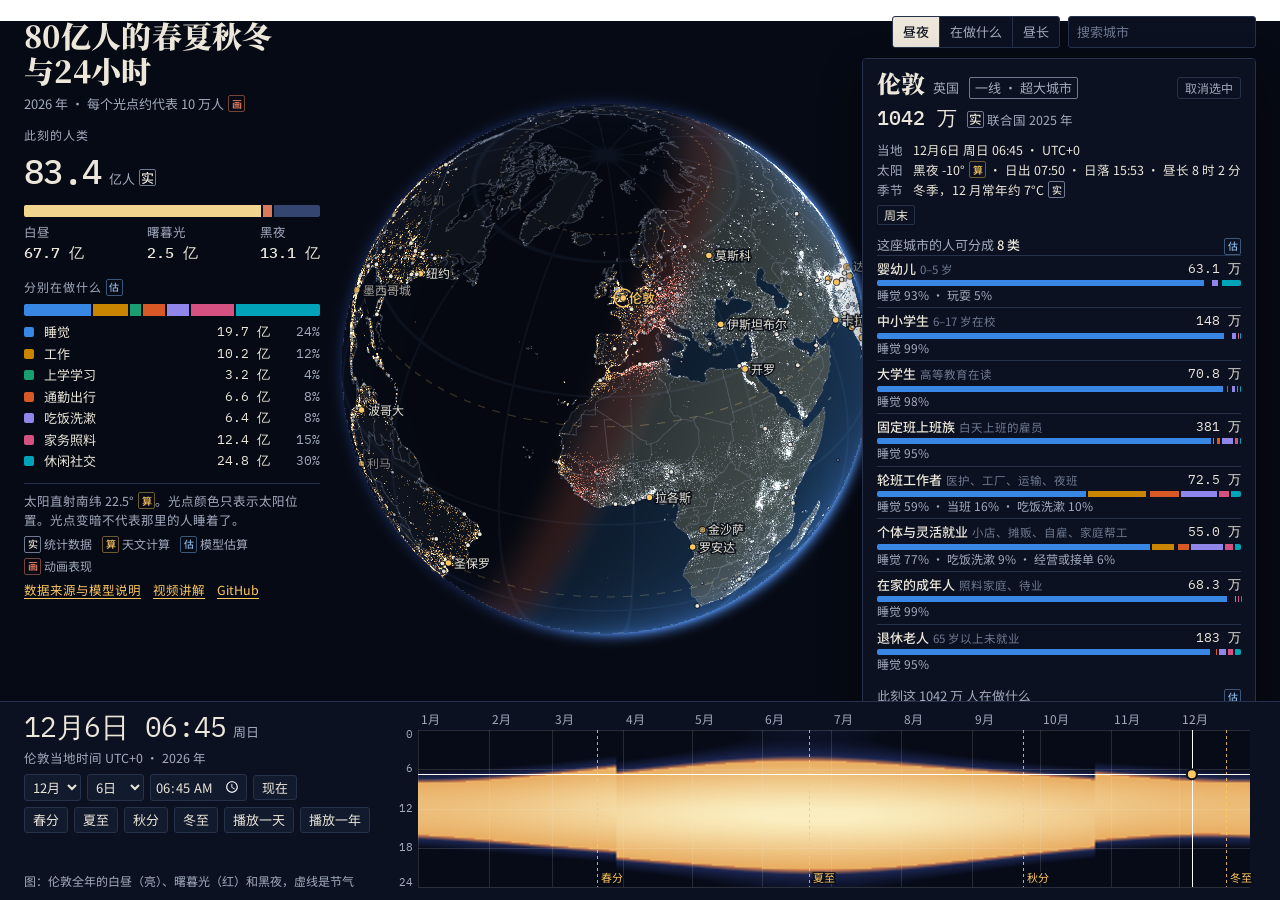
==== index.html @ 1bba8fa2 "发布《80亿人的春夏秋冬与24小时》 可拖动的地球仪：选日期和时刻，看 441 座城市的人此刻分成几类、各在做什么。 包含网页、讲解视频、离线版和数据处理脚本。  Co-Authored-By: Cl" ====
<!doctype html>
<html lang="zh-CN">
<head>
<meta charset="utf-8">
<meta name="viewport" content="width=device-width,initial-scale=1">
<title>80亿人的春夏秋冬与24小时</title>
<meta name="description" content="一颗可以拖动的地球仪：选一个日期和时刻，看全世界 441 座城市的人此刻分成几类、各在做什么。数据、天文计算、模型估算和动画分开标注。">
<meta property="og:title" content="80亿人的春夏秋冬与24小时">
<meta property="og:description" content="选一个日期和时刻，看全世界 441 座城市的人此刻分成几类、各在做什么。">
<meta property="og:type" content="website">
<meta property="og:url" content="https://wanglu2016.github.io/80yi-chunxiaqiudong/">
<meta property="og:image" content="https://wanglu2016.github.io/80yi-chunxiaqiudong/assets/og.jpg">
<meta name="twitter:card" content="summary_large_image">
<meta name="theme-color" content="#060a14">
<link rel="icon" href="assets/favicon.svg" type="image/svg+xml">
<link rel="stylesheet" href="assets/fonts.css">
<link rel="stylesheet" href="assets/style.css">
</head>
<body>
<div id="app">
  <div id="stage">
    <canvas id="gl" aria-hidden="true"></canvas>
    <canvas id="ov" role="img" aria-label="可拖动的地球仪。光点代表人口分布，亮面是此刻的白昼。把光标移到城市上查看详情，也可以用城市搜索框。"></canvas>
    <p id="nogl" hidden>这台设备无法显示三维地球。下面的时间控件、城市搜索和数据卡片仍然可以使用。</p>
  </div>
  <header id="head">
    <h1>80亿人的春夏秋冬<br>与24小时</h1>
    <p>2026 年 · 每个光点约代表 10 万人<span class="tag" data-k="画" title="光点位置按人口格网和城市人口分配，在格网内随机散布">画</span></p>
  </header>
  <section id="now" aria-label="此刻的人类"></section>
  <div id="top">
    <div id="modes" role="group" aria-label="地球仪主题">
      <button id="mDay" type="button" aria-pressed="true">昼夜</button>
      <button id="mAct" type="button" aria-pressed="false">在做什么</button>
      <button id="mLen" type="button" aria-pressed="false">昼长</button>
    </div>
    <input id="q" list="cityList" type="search" placeholder="搜索城市" aria-label="搜索城市" autocomplete="off">
    <datalist id="cityList"></datalist>
  </div>
  <aside id="card" aria-label="城市详情">
    <div id="cHint" hidden><h2>把光标移到城市上</h2><p>可以看到这座城市的人此刻分成几类，各在做什么。点一下可以固定卡片，时间轴也会换成当地时间。</p><div id="cQuick" class="ctl"></div></div>
    <div id="cBody">
    <div id="cHead"></div>
    <div class="sect" id="gTitle"></div>
    <div id="cGroups"></div>
    <div class="sect"><span id="cTitle"></span><span class="tag" data-k="估" title="由人群结构和作息模型估算，不是实测">估</span></div>
    <div class="bar" id="cBar" role="img" aria-label="城市活动比例"></div>
    <div class="rows" id="cRows"></div>
    <div class="sect"><span>这一天的节奏 <b id="ribDay"></b></span><span>当地时间</span></div>
    <div id="ribbonW"><canvas id="ribbon" role="img" aria-label="这座城市一天 24 小时的活动比例堆叠图"></canvas>
      <div id="ribAxis"><span>0</span><span>6</span><span>12</span><span>18</span><span>24 时</span></div>
      <div id="ribTip"></div></div>
    </div>
  </aside>
  <footer id="dock">
    <div id="when">
      <div id="clock"></div>
      <div id="zoneL"></div>
      <div class="ctl">
        <select id="sMonth" aria-label="月"></select>
        <select id="sDay" aria-label="日"></select>
        <input id="sTime" type="time" step="300" aria-label="时间">
        <button id="bNow" type="button">现在</button>
      </div>
      <div class="ctl" role="group" aria-label="季节和播放">
        <button id="j0" type="button">春分</button><button id="j1" type="button">夏至</button><button id="j2" type="button">秋分</button><button id="j3" type="button">冬至</button>
        <button id="pDay" type="button" aria-pressed="false">播放一天</button><button id="pYear" type="button" aria-pressed="false">播放一年</button>
      </div>
      <div id="chartCap"></div>
    </div>
    <div id="chartW"><canvas id="chart" tabindex="0" role="slider" aria-label="日期和时间。方向键左右改日期，上下改时间。" aria-valuetext=""></canvas><div id="chartTip" hidden></div></div>
  </footer>
  <dialog id="notes" aria-label="数据说明"></dialog>
</div>
<template id="notesT"><button id="closeNotes" type="button">关闭</button>
<div class="nw">
<h2>这张地球仪里，什么是真的，什么是估的</h2>
<p>页面里每个数字旁边都有一个小标记。同一屏里混着四种东西，读的时候要分开看。</p>
<div class="tw"><table>
<tr><th>标记</th><th>是什么</th><th>例子</th><th>可信程度</th></tr>
<tr><td><span class="tag" data-k="实">实</span></td><td>统计或观测数据</td><td>世界人口、城市人口、年龄结构、时区规则、公共假期、常年气温</td><td>有明确来源，但各有口径和年份</td></tr>
<tr><td><span class="tag" data-k="算">算</span></td><td>天文公式算出</td><td>太阳直射点、日出日落、昼长、太阳高度</td><td>和天文库对比，日出日落误差约 1 分钟内</td></tr>
<tr><td><span class="tag" data-k="估">估</span></td><td>模型估算</td><td>白昼人口、八类人的规模、各类人此刻在做什么</td><td>只能看大致比例，城市之间的细小差别没有意义</td></tr>
<tr><td><span class="tag" data-k="画">画</span></td><td>动画表现</td><td>光点的具体位置、光点颜色和明暗</td><td>不代表真实个人</td></tr>
</table></div>
<p>光点变暗只说明太阳落山。那里的人可能在吃晚饭、加班或看电视。在“在做什么”主题下，每个光点按所在地的估算比例抽一种活动，用来显示比例，不是在追踪任何人。这里没有任何实时用户数据。</p>

<h3>八类人怎么算</h3>
<p>先用联合国 2026 年预测的全国年龄结构，分出 0–5 岁、6–17 岁、18–24 岁、25–64 岁和 65 岁以上。再用世界银行整理的就业率、15–64 岁劳动参与率、入学率和弱势就业比例，拆成婴幼儿、中小学生、大学生、固定班上班族、轮班工作者、个体与灵活就业、在家的成年人、退休老人。</p>
<ul>
<li>城市用的是所在国的结构，没有单独的城市年龄数据，所以东京和秋田在模型里年龄结构相同。</li>
<li>个体与灵活就业的比例，用“弱势就业”扣掉农业后估算，这样更接近城市。</li>
<li>雇员中 16% 算作轮班，取自美国劳工统计局 2017–2018 年非白天班的比例，各国通用。这是一个粗略假设。</li>
</ul>

<h3>一天怎么排</h3>
<p>每类人有几种典型的一天，比如工作日、休息日、早中晚三种轮班。每个环节的开始时间都有分散度，所以比例是平滑变化的。起床、就寝、上下班时间，美国、加拿大、西班牙、意大利、法国、英国、爱尔兰、丹麦来自时间利用调查，其他欧洲国家的就寝时间来自欧洲统一调查。其余地区按 18 种作息类型设定，是我根据公开资料做的假设。</p>
<p>通勤单程按城市大小和地区取 20 到 50 分钟左右。午饭、晚饭、上学时间同样是地区假设。</p>

<h3>季节怎样进入模型</h3>
<ul>
<li>昼夜：太阳位置逐分钟计算，夏令时按 2026 年规则切换。</li>
<li>睡眠：夜越长，模型里睡得越久。冬夏差约 30–60 分钟，依据手机通话间隙研究的量级。</li>
<li>午休：有午休习惯的地区，天气越热午休比例越高。</li>
<li>学校放假：按地区近似，不是每所学校的真实校历。</li>
<li>公共假期：按 2026 年各国法定假期。中国含调休上班日。伊斯兰节日日期为预估，实际以当地宣布为准。</li>
<li>斋月：穆斯林人口占多数的国家，一部分成年人切换到斋月作息，开斋时间跟随当地日落。比例是假设值。</li>
</ul>

<h3>模型和调查差多少</h3>
<p>下面是模型算出的平均每天小时数，和时间利用调查的对比。调查的年份、年龄范围和分类都不完全相同，这张表只用来判断量级。</p>
<div class="tw"><table><tr><th>对象</th><th>活动</th><th class="num">模型</th><th class="num">调查</th><th>调查来源</th></tr><tr><td>全球，全年龄</td><td>睡觉和躺床</td><td class="num">9.0</td><td class="num">9.1</td><td>The global human day</td></tr><tr><td>全球，全年龄</td><td>工作</td><td class="num">2.6</td><td class="num">2.6</td><td>The global human day</td></tr><tr><td>全球，全年龄</td><td>上学学习</td><td class="num">1.1</td><td class="num">1.1</td><td>The global human day</td></tr><tr><td>美国，15 岁以上</td><td>睡觉</td><td class="num">8.7</td><td class="num">9.0</td><td>ATUS 2025</td></tr><tr><td>美国，15 岁以上</td><td>休闲</td><td class="num">6.1</td><td class="num">5.2</td><td>ATUS 2025</td></tr><tr><td>中国，成年人</td><td>睡觉+吃饭洗漱</td><td class="num">11.2</td><td class="num">11.9</td><td>2018 调查，生理必需活动</td></tr><tr><td>中国，成年人</td><td>工作</td><td class="num">3.7</td><td class="num">4.4</td><td>2018 调查</td></tr><tr><td>中国，成年人</td><td>家务照料</td><td class="num">2.5</td><td class="num">2.7</td><td>2018 调查，无酬劳动</td></tr><tr><td>日本，15–64 岁</td><td>工作、学习和通勤</td><td class="num">6.1</td><td class="num">6.1</td><td>OECD / JILPT，2021</td></tr><tr><td>韩国，15–64 岁</td><td>工作、学习和通勤</td><td class="num">5.6</td><td class="num">5.7</td><td>OECD / JILPT，2014</td></tr><tr><td>德国，15–64 岁</td><td>工作、学习和通勤</td><td class="num">4.9</td><td class="num">4.1</td><td>OECD / JILPT，2012/13</td></tr><tr><td>法国，15–64 岁</td><td>工作、学习和通勤</td><td class="num">4.8</td><td class="num">3.4</td><td>OECD / JILPT，2009/10</td></tr></table></div>
<p>模型的休闲时间普遍偏多约 1 小时，部分原因是调查里单列的个人护理、等待和其他杂项，在模型里归到了休闲。</p>

<h3>城市怎么选</h3>
<p>共 441 座城市，覆盖 199 个国家和地区。联合国 2025 年列出的 33 座千万人口城市全部入选，人口 500 万以上的 49 座也全部入选，其他城市按国家人口选代表。</p>
<p>分线按页面显示的人口：一线 1000 万以上，二线 300–1000 万，三线 100–300 万，四线 100 万以下。这是本页为了全球比较用的规则，不同于中国常说的城市分线。</p>
<p>口径要注意。联合国这版按连续的高密度建成区统计，所以雅加达有 4191 万，而重庆只有 707 万，都和行政辖区人口差别很大。没有进入联合国 500 万以上名单的城市，用 Natural Earth 汇编的都市区人口，年份不一，部分明显偏旧。两种口径的数字不宜直接比较。</p>

<h3>这张图不能回答什么</h3>
<ul>
<li>模型描述常态的一天。战争、灾害、停电、大型活动都不在其中，所以它对正在经历危机的城市是错的。</li>
<li>农村人口、农业季节和流动人口的节奏没有细分。全球统计把所有人都放进同一套模型。</li>
<li>世界人口取联合国 2024 版预测。人口网格只用来分配空间位置，总量按各国 2026 年人口校正。</li>
<li>87 座城市附近没有合适的气温数据，卡片上会直接说明。其他城市的气温是常年月均值，不是当天天气。</li>
</ul>

<h3>数据来源</h3>
<ul>
<li><a href="https://population.un.org/wpp/" target="_blank" rel="noopener">联合国《世界人口展望 2024》</a>，经 <a href="https://github.com/PPgp/wpp2024" target="_blank" rel="noopener">wpp2024 数据包</a>取 2026 年分年龄人口</li>
<li><a href="https://www.un.org/development/desa/pd/sites/www.un.org.development.desa.pd/files/undesa_pd_2025_data-booklet_world_cities_in_2025.pdf" target="_blank" rel="noopener">联合国《世界城市 2025》数据手册</a>（World Urbanization Prospects 2025）</li>
<li><a href="https://www.naturalearthdata.com/" target="_blank" rel="noopener">Natural Earth</a> 城市、国界和陆地，<a href="https://www.geonames.org/" target="_blank" rel="noopener">GeoNames</a> 城镇</li>
<li><a href="https://github.com/apache/echarts-examples" target="_blank" rel="noopener">ECharts GL 示例</a>附带的 0.5° 人口密度网格。原始年份未标注，这里只用相对分布</li>
<li><a href="https://github.com/open-numbers/ddf--open_numbers--world_development_indicators" target="_blank" rel="noopener">世界发展指标</a>（Gapminder 整理版）：就业、劳动参与、弱势就业、入学率</li>
<li><a href="https://arxiv.org/pdf/1707.09803" target="_blank" rel="noopener">Martín-Olalla 2018</a>：各国起床、就寝、上下班时间</li>
<li><a href="https://pmc.ncbi.nlm.nih.gov/articles/PMC5587566" target="_blank" rel="noopener">Monsivais 等 2017</a>：季节和纬度对休息时段的影响</li>
<li><a href="https://www.bls.gov/news.release/atus.nr0.htm" target="_blank" rel="noopener">美国时间利用调查 2025</a>，<a href="https://www.jil.go.jp/kokunai/statistics/databook/2026/09/d2026_9T-10.pdf" target="_blank" rel="noopener">JILPT 整理的 OECD 时间利用数据</a>，<a href="https://www.bjreview.com/Current_Issue/Editor_Choice/201902/t20190218_800156831.html" target="_blank" rel="noopener">中国 2018 年时间利用调查</a>，<a href="https://cordis.europa.eu/article/id/446670-what-do-8-billion-people-do-on-an-average-day" target="_blank" rel="noopener">The global human day</a></li>
<li><a href="https://www.bls.gov/news.release/archives/flex2_09242019.htm" target="_blank" rel="noopener">美国劳工统计局 2017–2018 工作时间安排</a></li>
<li><a href="https://en.wikipedia.org/wiki/List_of_cities_by_average_temperature" target="_blank" rel="noopener">维基百科城市平均气温表</a>和 <a href="https://climatestotravel.com/temperatures/united-states" target="_blank" rel="noopener">Climates to Travel</a>：常年月均气温</li>
<li><a href="https://pypi.org/project/holidays/" target="_blank" rel="noopener">holidays</a>：2026 年公共假期；<a href="https://www.iana.org/time-zones" target="_blank" rel="noopener">IANA 时区库</a>；<a href="https://pypi.org/project/timezonefinder/" target="_blank" rel="noopener">timezonefinder</a></li>
</ul>
</div>
</template>
<script src="assets/data.js"></script>
<script src="assets/model.js"></script>
<script src="assets/app.js"></script>
</body>
</html>
---- assets/fonts.css ----
@font-face{font-family:"Noto Sans SC";font-weight:400;font-display:swap;src:url(fonts/noto-sans-sc-400.woff2) format("woff2")}
@font-face{font-family:"Noto Sans SC";font-weight:500 700;font-display:swap;src:url(fonts/noto-sans-sc-500.woff2) format("woff2")}
@font-face{font-family:"Noto Serif SC";font-weight:600 900;font-display:swap;src:url(fonts/noto-serif-sc-900.woff2) format("woff2")}
@font-face{font-family:"IBM Plex Mono";font-weight:400;font-display:swap;src:url(fonts/ibm-plex-mono-400.woff2) format("woff2")}
@font-face{font-family:"IBM Plex Mono";font-weight:500;font-display:swap;src:url(fonts/ibm-plex-mono-500.woff2) format("woff2")}
---- assets/style.css ----
/* Layout: the globe fills the room; time runs along the floor as a year-by-day sun chart; one lit card names a city. */
:root{
  color-scheme:dark;
  --space:#060a14; --panel:#0b1120; --panel-2:#121a2e; --rule:#26314b;
  --paper:#ece7da; --mute:#a3acbf; --faint:#6f7a92;
  --sun:#ffc861; --dusk:#ff8a6b; --sky:#8dbbea;
  --a0:#3987e5; --a1:#c98500; --a2:#199e70; --a3:#d95926; --a4:#9085e9; --a5:#d55181; --a6:#00a3b8;
  --serif:"Noto Serif SC","Songti SC","Noto Serif CJK SC","STSong",serif;
  --sans:"Noto Sans SC","PingFang SC","Hiragino Sans GB","Microsoft YaHei","Noto Sans CJK SC",sans-serif;
  --mono:"IBM Plex Mono","SFMono-Regular",Menlo,Consolas,"Noto Sans CJK SC",monospace;
  --dock:178px;
}
html,body{height:100%}
body{margin:0}
img{max-width:100%}
[hidden]{display:none!important}
body{background:var(--space);color:var(--paper);font-family:var(--sans);font-size:14px;line-height:1.5;-webkit-font-smoothing:antialiased;overflow:hidden}
button,select,input{font:inherit;color:inherit}
:focus-visible{outline:2px solid var(--sun);outline-offset:2px}
#app{position:relative;height:100%;overflow:hidden}
#stage{position:absolute;inset:0 0 var(--dock) 0}
#gl,#ov{position:absolute;inset:0;width:100%;height:100%;display:block}
#gl{background:var(--space)}
#ov{cursor:grab;touch-action:none}
#ov.drag{cursor:grabbing}
#ov.hit{cursor:pointer}
#head{position:absolute;left:max(24px,env(safe-area-inset-left,0px));top:18px;width:330px;pointer-events:none}
h1{font-family:var(--serif);font-weight:900;font-size:30px;line-height:1.16;letter-spacing:.01em;margin:0;text-wrap:balance}
#head p{margin:6px 0 0;color:var(--mute);font-size:13px}
#now{position:absolute;left:max(24px,env(safe-area-inset-left,0px));top:126px;width:296px;max-height:calc(100% - var(--dock) - 136px);overflow:auto;scrollbar-width:thin}
.eyebrow{font-size:12px;color:var(--mute);letter-spacing:.08em}
.tally{display:flex;align-items:baseline;gap:8px;margin-top:2px}
.tally b{font-family:var(--mono);font-size:34px;font-weight:500;letter-spacing:-.02em;font-variant-numeric:tabular-nums}
.tally span{color:var(--mute);font-size:13px}
.tag{display:inline-grid;place-items:center;width:15px;height:15px;font-size:10px;line-height:1;border:1px solid var(--rule);color:var(--mute);border-radius:2px;margin-left:4px;vertical-align:1px;font-weight:500;background:none;padding:0;cursor:help}
.tag[data-k="实"]{color:var(--paper);border-color:var(--faint)}
.tag[data-k="算"]{color:var(--sun);border-color:#6d5a30}
.tag[data-k="估"]{color:var(--sky);border-color:#3a5678}
.tag[data-k="画"]{color:var(--dusk);border-color:#74443a}
.bar{display:flex;gap:2px;height:12px;margin:8px 0 6px;background:none}
.bar i{display:block;height:100%;min-width:0}
.bar i:first-child{border-radius:2px 0 0 2px}.bar i:last-child{border-radius:0 2px 2px 0}
.split{display:grid;grid-template-columns:repeat(3,auto);justify-content:space-between;gap:2px 8px;font-size:12.5px;color:var(--mute)}
.split b{display:block;color:var(--paper);font-family:var(--mono);font-weight:500;font-size:15px;font-variant-numeric:tabular-nums}
.rows{display:grid;grid-template-columns:12px 1fr auto auto;gap:2px 8px;align-items:center;font-size:13px;margin-top:4px}
.rows i{width:10px;height:10px;border-radius:2px}
.rows .v{font-family:var(--mono);font-variant-numeric:tabular-nums;color:var(--paper);text-align:right}
.rows .p{font-family:var(--mono);font-variant-numeric:tabular-nums;color:var(--mute);text-align:right;min-width:3.2em}
.block{margin-top:14px}
.warn{margin-top:12px;font-size:12.5px;color:var(--mute);border-top:1px solid var(--rule);padding-top:8px}
.key{display:flex;flex-wrap:wrap;gap:4px 10px;font-size:12px;color:var(--mute);margin-top:6px}
.key .tag{margin:0 3px 0 0}
  .more{display:flex;flex-wrap:wrap;gap:4px 12px;margin-top:6px;font-size:12.5px}
.more a{color:var(--sun);text-underline-offset:3px}
#linkNotes{background:none;border:0;padding:0;color:var(--sun);text-decoration:underline;text-underline-offset:3px;cursor:pointer;font-size:12.5px}
#top{position:absolute;right:max(24px,env(safe-area-inset-right,0px));top:16px;width:364px;display:flex;gap:8px;align-items:center}
#modes{display:flex;border:1px solid var(--rule);border-radius:3px;overflow:hidden;background:var(--panel)}
#modes button{background:none;border:0;padding:5px 10px;color:var(--mute);cursor:pointer;font-size:13px;white-space:nowrap}
#modes button+button{border-left:1px solid var(--rule)}
#modes button[aria-pressed="true"]{background:var(--paper);color:#10141f;font-weight:500}
#q{flex:1;min-width:0;background:var(--panel);border:1px solid var(--rule);border-radius:3px;padding:5px 8px;font-size:13px}
#q::placeholder{color:var(--faint)}
#card{position:absolute;right:max(24px,env(safe-area-inset-right,0px));top:58px;width:364px;max-height:calc(100% - var(--dock) - 68px);overflow:auto;background:var(--panel);border:1px solid var(--rule);border-radius:4px;padding:10px 14px;scrollbar-width:thin;box-shadow:0 18px 40px rgb(0 0 0 / .45)}
.cname{display:flex;align-items:baseline;gap:8px;flex-wrap:wrap}
.cname h2{font-family:var(--serif);font-weight:900;font-size:24px;margin:0;line-height:1.15}
.cname span{color:var(--mute);font-size:13px}
.cname button{margin-left:auto;background:none;border:1px solid var(--rule);border-radius:3px;color:var(--mute);padding:0 7px;cursor:pointer;font-size:12px;line-height:20px}
.tier{display:inline-block;border:1px solid var(--faint);border-radius:2px;padding:0 5px;font-size:12px;color:var(--paper);margin-left:2px}
.cpop{display:flex;align-items:baseline;gap:6px;margin-top:4px;flex-wrap:wrap}
.cpop b{font-family:var(--mono);font-weight:500;font-size:20px;font-variant-numeric:tabular-nums}
.cpop span{color:var(--mute);font-size:12.5px}
.facts{display:grid;grid-template-columns:auto 1fr;gap:1px 10px;margin:8px 0 0;font-size:12.5px}
.facts dt{color:var(--mute)}.facts dd{margin:0;font-variant-numeric:tabular-nums}
.chips{display:flex;flex-wrap:wrap;gap:4px;margin-top:6px}
.chip{font-size:12px;border:1px solid var(--rule);border-radius:2px;padding:0 6px;color:var(--paper)}
.chip.on{border-color:var(--sun);color:var(--sun)}
.sect{margin-top:10px;font-size:13px;color:var(--mute);display:flex;justify-content:space-between;gap:8px;align-items:baseline}
.sect b{color:var(--paper);font-weight:500}
#ribbonW{position:relative;margin-top:6px}
#ribbon{display:block;width:100%;height:74px;cursor:crosshair}
#ribAxis{display:flex;justify-content:space-between;font-family:var(--mono);font-size:11px;color:var(--faint);margin-top:2px}
#ribTip{font-size:12px;color:var(--mute);min-height:18px;margin-top:2px;font-variant-numeric:tabular-nums}
.grp{display:grid;grid-template-columns:1fr auto;gap:0 8px;padding:3px 0 4px;border-top:1px solid var(--rule);font-size:13px}
.grp b{font-weight:500}
.grp small{color:var(--faint);font-size:11.5px;margin-left:4px}
.grp .n{font-family:var(--mono);font-variant-numeric:tabular-nums;color:var(--paper)}
.grp .bar{grid-column:1/-1;height:6px;margin:2px 0 1px}
.grp .say{grid-column:1/-1;color:var(--mute);font-size:12px;line-height:1.35}
#dock{position:absolute;left:0;right:0;bottom:0;height:var(--dock);background:var(--panel);border-top:1px solid var(--rule);display:grid;grid-template-columns:348px 1fr;gap:16px;padding-block:10px;padding-left:max(24px,env(safe-area-inset-left,0px));padding-right:max(24px,env(safe-area-inset-right,0px))}
#when{display:flex;flex-direction:column;gap:6px;min-width:0}
#clock{font-family:var(--mono);font-size:28px;line-height:1.1;font-variant-numeric:tabular-nums;letter-spacing:-.02em}
#clock small{font-family:var(--sans);font-size:13px;color:var(--mute);letter-spacing:0;margin-left:6px}
#zoneL{font-size:12.5px;color:var(--mute)}
#chartCap{font-size:12px;color:var(--mute);margin-top:auto}
.ctl{display:flex;gap:6px;align-items:center;flex-wrap:wrap}
.ctl select,.ctl input[type=time]{background:var(--panel-2);border:1px solid var(--rule);border-radius:3px;padding:2px 4px;font-size:13px}
.ctl button{background:var(--panel-2);border:1px solid var(--rule);border-radius:3px;padding:2px 8px;cursor:pointer;font-size:13px}
.ctl button:hover{border-color:var(--sun)}
.ctl button[aria-pressed="true"]{background:var(--sun);color:#17120a;border-color:var(--sun)}
#chartW{position:relative;min-width:0;min-height:0;overflow:hidden}
#chart{position:absolute;inset:0;width:100%;height:100%;cursor:crosshair;touch-action:none}
#chartTip{position:absolute;pointer-events:none;background:var(--paper);color:#10141f;font-size:12px;padding:1px 6px;border-radius:2px;white-space:nowrap;font-variant-numeric:tabular-nums;transform:translate(-50%,-130%)}
#nogl{position:absolute;left:50%;top:40%;transform:translateX(-50%);color:var(--mute);max-width:320px;text-align:center}
#notes{background:var(--panel);color:var(--paper);border:1px solid var(--rule);border-radius:4px;width:min(780px,calc(100vw - 32px));max-height:calc(100dvh - 48px);padding:0}
#notes::backdrop{background:rgb(3 6 12 / .72)}
.nw{padding:22px 26px 28px}
#notes h2{font-family:var(--serif);font-size:24px;font-weight:900;margin:0 0 6px}
#notes h3{font-family:var(--serif);font-size:17px;margin:22px 0 6px}
#notes p,#notes li{color:#cfd3dc;font-size:14px;max-width:66ch}
#notes ul{padding-left:18px;margin:6px 0}
#notes a{color:var(--sky)}
#notes table{border-collapse:collapse;width:100%;font-size:13px;margin-top:6px}
#notes th,#notes td{border-bottom:1px solid var(--rule);padding:4px 8px 4px 0;text-align:left;vertical-align:top}
#notes th{color:var(--mute);font-weight:500;white-space:nowrap}
#cHint h2{font-family:var(--serif);font-weight:900;font-size:20px;margin:0 0 4px}
#cHint p{margin:0 0 10px;color:var(--mute);font-size:13px}
#notes td.num,#notes th.num{text-align:right;font-family:var(--mono);font-variant-numeric:tabular-nums}
.tw{overflow-x:auto}
#closeNotes{position:sticky;top:10px;float:right;margin:10px 10px 0 0;background:var(--panel-2);border:1px solid var(--rule);color:var(--paper);border-radius:3px;padding:2px 10px;cursor:pointer}
@media (max-width:1180px){
  :root{--dock:auto}
  body{overflow:auto}
  #app{height:auto;overflow:visible;display:flex;flex-direction:column;gap:14px;padding-block:14px 28px;padding-left:max(16px,env(safe-area-inset-left,0px));padding-right:max(16px,env(safe-area-inset-right,0px))}
  #head,#now,#top,#card,#dock,#stage{position:static;width:auto;max-height:none}
  #head{order:1;pointer-events:auto}
  h1{font-size:25px}
  #top{order:2;flex-wrap:wrap}
  #modes{flex:1 1 100%}#modes button{flex:1}
  #stage{order:3;position:relative;height:min(92vw,520px);margin-left:calc(-1*max(16px,env(safe-area-inset-left,0px)));margin-right:calc(-1*max(16px,env(safe-area-inset-right,0px)))}
  #ov{touch-action:pan-y}
  #dock{order:4;display:flex;flex-direction:column;height:auto;background:none;border:0;padding:0;gap:10px}
  #chartW{height:170px}
  #card{order:5;overflow:visible;box-shadow:none}
  #now{order:6;overflow:visible}
  .nw{padding:16px}
}
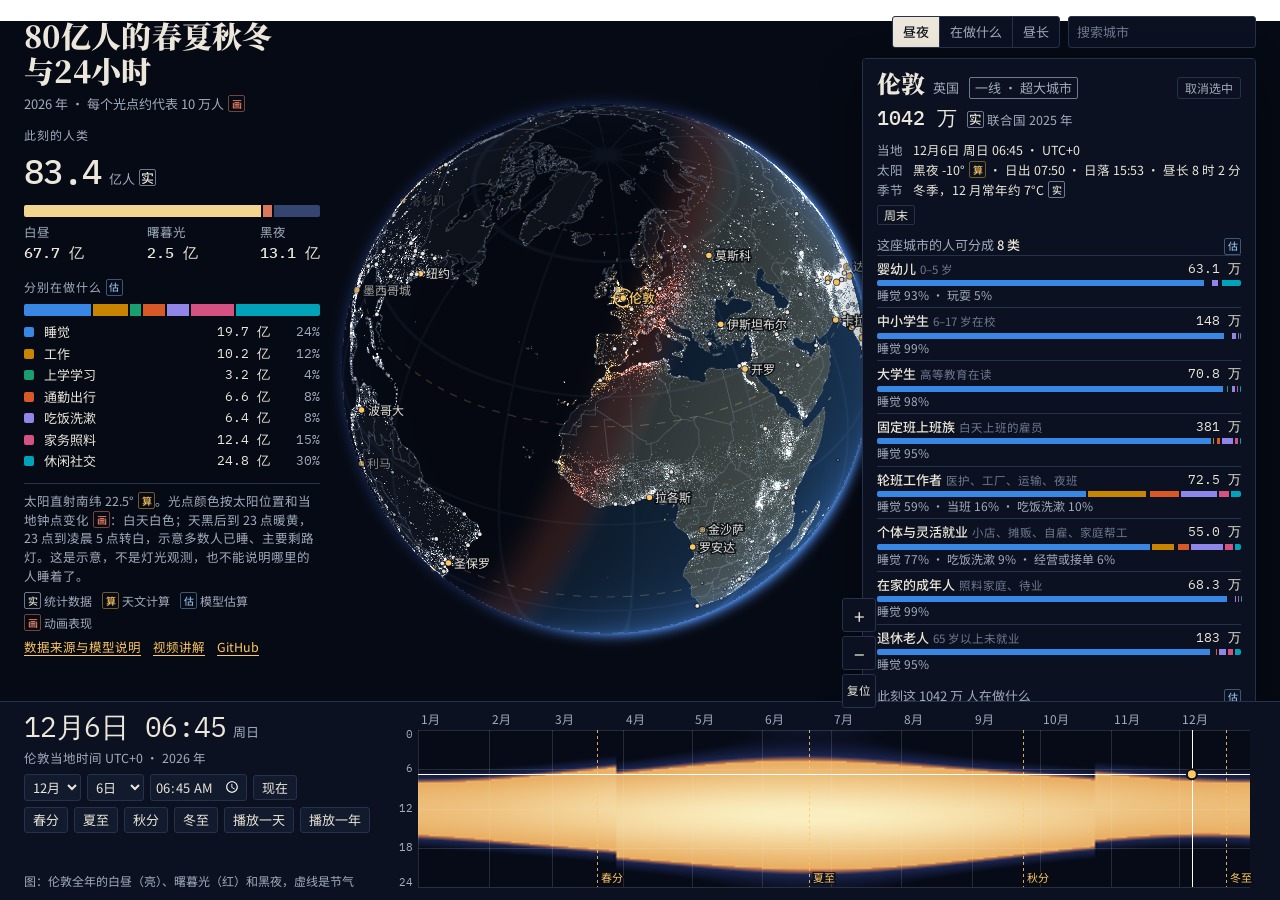
==== commit 26173825: "深夜灯光变白；地球仪改成 Google Earth 式操作 - 昼夜主题：天黑后到当地 23 点暖黄，23 点到凌晨 5 点转白（多数人已睡、主要剩路灯），5 点后转回暖色直到日出 - 抓住哪里就拖着" ====
--- a/index.html
+++ b/index.html
@@ -20,7 +20,8 @@
 <div id="app">
   <div id="stage">
     <canvas id="gl" aria-hidden="true"></canvas>
-    <canvas id="ov" role="img" aria-label="可拖动的地球仪。光点代表人口分布，亮面是此刻的白昼。把光标移到城市上查看详情，也可以用城市搜索框。"></canvas>
+    <canvas id="ov" role="img" aria-label="可拖动的地球仪。光点代表人口分布，亮面是此刻的白昼。拖动旋转，滚轮、双击或双指捏合缩放。把光标移到城市上查看详情，也可以用城市搜索框。"></canvas>
+    <div id="zoomCtl" role="group" aria-label="缩放地球"><button id="zIn" type="button" aria-label="放大" title="放大（也可以滚轮、双击或双指捏合）">+</button><button id="zOut" type="button" aria-label="缩小" title="缩小">−</button><button id="zReset" type="button" aria-label="复位视角" title="复位视角">复位</button></div>
     <p id="nogl" hidden>这台设备无法显示三维地球。下面的时间控件、城市搜索和数据卡片仍然可以使用。</p>
   </div>
   <header id="head">
@@ -83,7 +84,7 @@
 <tr><td><span class="tag" data-k="估">估</span></td><td>模型估算</td><td>白昼人口、八类人的规模、各类人此刻在做什么</td><td>只能看大致比例，城市之间的细小差别没有意义</td></tr>
 <tr><td><span class="tag" data-k="画">画</span></td><td>动画表现</td><td>光点的具体位置、光点颜色和明暗</td><td>不代表真实个人</td></tr>
 </table></div>
-<p>光点变暗只说明太阳落山。那里的人可能在吃晚饭、加班或看电视。在“在做什么”主题下，每个光点按所在地的估算比例抽一种活动，用来显示比例，不是在追踪任何人。这里没有任何实时用户数据。</p>
+<p>“昼夜”主题里，光点颜色是示意：白天白色；天黑后到当地 23 点暖黄，代表家里和街上的灯；23 点到凌晨 5 点转成白色，代表多数人已睡下、主要剩路灯；5 点后人们陆续起床，又转回暖色直到日出。这个规则按当地钟点切换，不来自灯光观测，也不能说明某个地方的人此刻睡没睡着。在“在做什么”主题下，每个光点按所在地的估算比例抽一种活动，用来显示比例，不是在追踪任何人。这里没有任何实时用户数据。</p>
 
 <h3>八类人怎么算</h3>
 <p>先用联合国 2026 年预测的全国年龄结构，分出 0–5 岁、6–17 岁、18–24 岁、25–64 岁和 65 岁以上。再用世界银行整理的就业率、15–64 岁劳动参与率、入学率和弱势就业比例，拆成婴幼儿、中小学生、大学生、固定班上班族、轮班工作者、个体与灵活就业、在家的成年人、退休老人。</p>
--- a/assets/style.css
+++ b/assets/style.css
@@ -24,6 +24,10 @@
 #ov{cursor:grab;touch-action:none}
 #ov.drag{cursor:grabbing}
 #ov.hit{cursor:pointer}
+#zoomCtl{position:absolute;right:404px;bottom:14px;display:flex;flex-direction:column;gap:4px;z-index:2}
+#zoomCtl button{width:34px;height:34px;padding:0;background:var(--panel);border:1px solid var(--rule);border-radius:3px;color:var(--paper);font-size:19px;line-height:1;cursor:pointer}
+#zoomCtl button:hover{border-color:var(--sun)}
+#zoomCtl #zReset{font-size:11.5px}
 #head{position:absolute;left:max(24px,env(safe-area-inset-left,0px));top:18px;width:330px;pointer-events:none}
 h1{font-family:var(--serif);font-weight:900;font-size:30px;line-height:1.16;letter-spacing:.01em;margin:0;text-wrap:balance}
 #head p{margin:6px 0 0;color:var(--mute);font-size:13px}
@@ -127,7 +131,7 @@
   #top{order:2;flex-wrap:wrap}
   #modes{flex:1 1 100%}#modes button{flex:1}
   #stage{order:3;position:relative;height:min(92vw,520px);margin-left:calc(-1*max(16px,env(safe-area-inset-left,0px)));margin-right:calc(-1*max(16px,env(safe-area-inset-right,0px)))}
-  #ov{touch-action:pan-y}
+  #zoomCtl{right:max(12px,env(safe-area-inset-right,0px));bottom:12px}
   #dock{order:4;display:flex;flex-direction:column;height:auto;background:none;border:0;padding:0;gap:10px}
   #chartW{height:170px}
   #card{order:5;overflow:visible;box-shadow:none}
